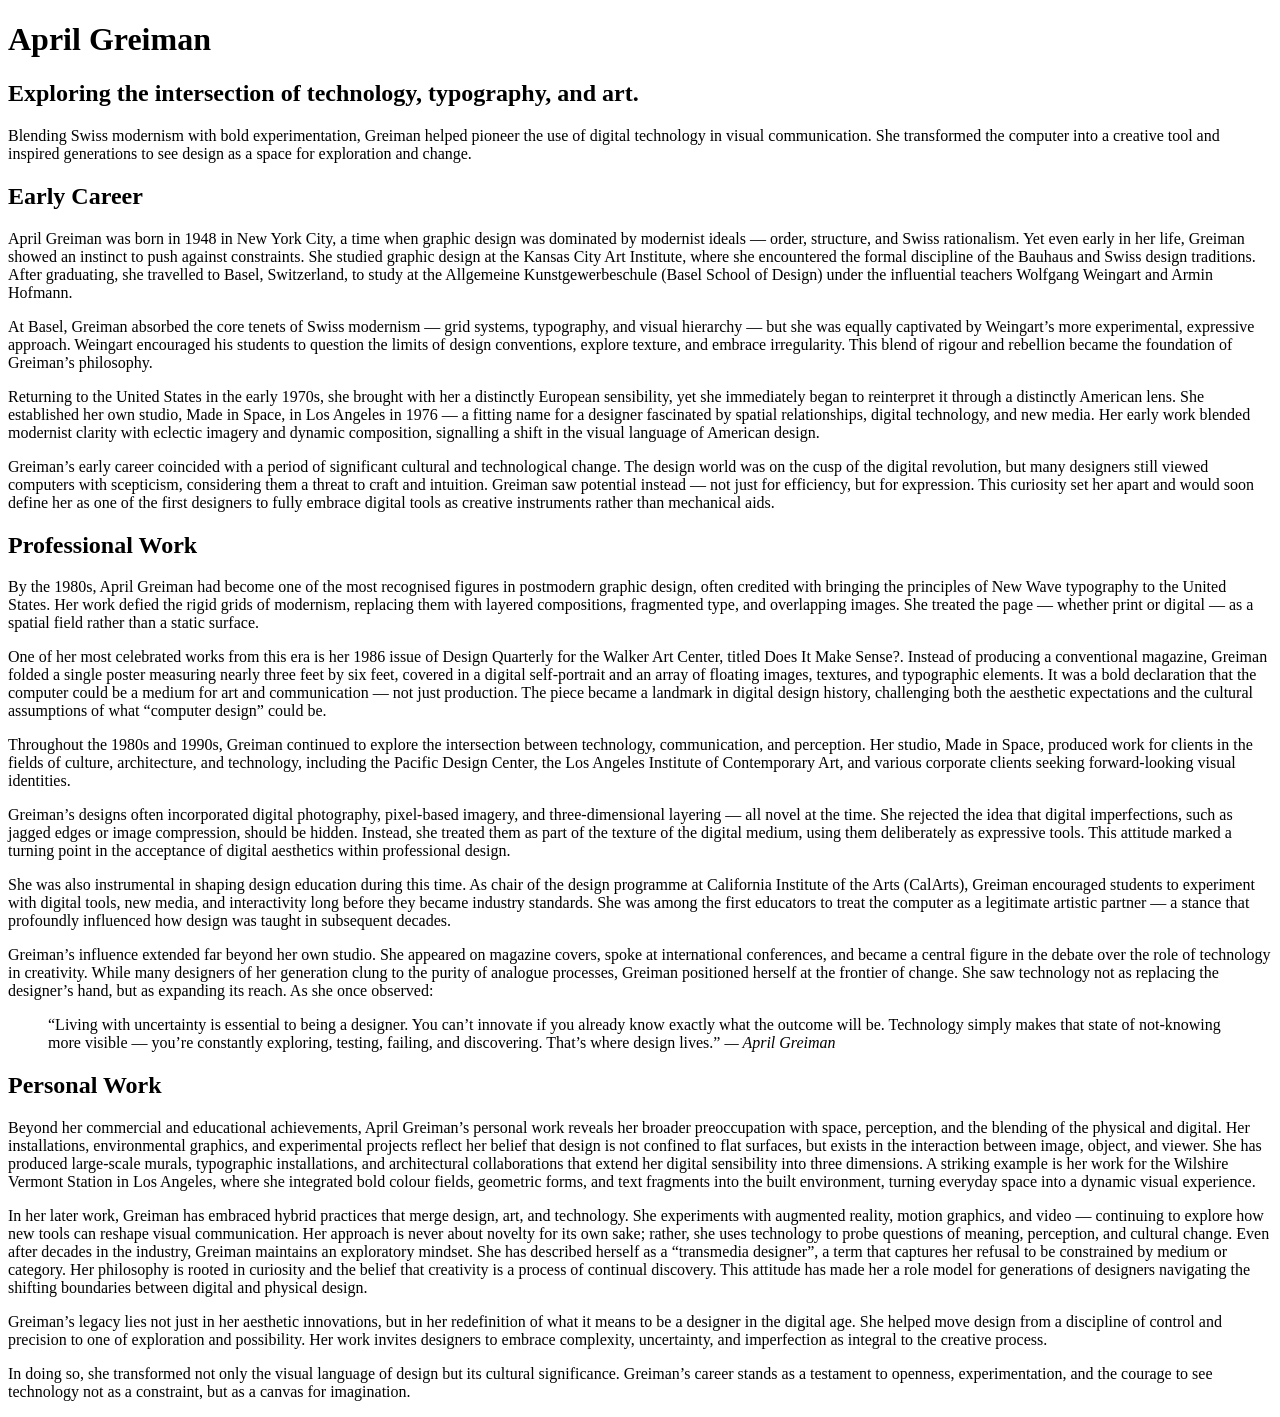
==== index.html @ bf21ba58 "Create index.html" ====
<!DOCTYPE html>
<html lang="en">
<head>
<meta charset="UTF-8">
    <title>Women in Design</title>
</head>
<body>
<h1>April Greiman</h1>

<h2>Exploring the intersection of technology, typography, and art.</h2>

<p>Blending Swiss modernism with bold experimentation, Greiman helped
pioneer the use of digital technology in visual communication. She
transformed the computer into a creative tool and inspired generations to
see design as a space for exploration and change.</p>

<h2>Early Career</h2>

<p>April Greiman was born in 1948 in New York City, a time when graphic design was
dominated by modernist ideals — order, structure, and Swiss rationalism. Yet even
early in her life, Greiman showed an instinct to push against constraints. She studied
graphic design at the Kansas City Art Institute, where she encountered the formal
discipline of the Bauhaus and Swiss design traditions. After graduating, she travelled
to Basel, Switzerland, to study at the Allgemeine Kunstgewerbeschule (Basel School
of Design) under the influential teachers Wolfgang Weingart and Armin Hofmann.</p>

<p>At Basel, Greiman absorbed the core tenets of Swiss modernism — grid systems,
typography, and visual hierarchy — but she was equally captivated by Weingart’s
more experimental, expressive approach. Weingart encouraged his students to
question the limits of design conventions, explore texture, and embrace irregularity.
This blend of rigour and rebellion became the foundation of Greiman’s philosophy.</p>

<p>Returning to the United States in the early 1970s, she brought with her a distinctly
European sensibility, yet she immediately began to reinterpret it through a distinctly
American lens. She established her own studio, Made in Space, in Los Angeles in
1976 — a fitting name for a designer fascinated by spatial relationships, digital
technology, and new media. Her early work blended modernist clarity with eclectic
imagery and dynamic composition, signalling a shift in the visual language of
American design.</p>

<p>Greiman’s early career coincided with a period of significant cultural and
technological change. The design world was on the cusp of the digital revolution, 
but many designers still viewed computers with scepticism, considering them a threat to
craft and intuition. Greiman saw potential instead — not just for efficiency, but for
expression. This curiosity set her apart and would soon define her as one of the first
designers to fully embrace digital tools as creative instruments rather than
mechanical aids.</p>

<h2>Professional Work</h2>

<p>By the 1980s, April Greiman had become one of the most recognised figures in
postmodern graphic design, often credited with bringing the principles of New Wave
typography to the United States. Her work defied the rigid grids of modernism,
replacing them with layered compositions, fragmented type, and overlapping images.
She treated the page — whether print or digital — as a spatial field rather than a
static surface.</p>

<p>One of her most celebrated works from this era is her 1986 issue of Design
Quarterly for the Walker Art Center, titled Does It Make Sense?. Instead of
producing a conventional magazine, Greiman folded a single poster measuring
nearly three feet by six feet, covered in a digital self-portrait and an array of floating
images, textures, and typographic elements. It was a bold declaration that the
computer could be a medium for art and communication — not just production. The
piece became a landmark in digital design history, challenging both the aesthetic
expectations and the cultural assumptions of what “computer design” could be.</p>

<p>Throughout the 1980s and 1990s, Greiman continued to explore the intersection
between technology, communication, and perception. Her studio, Made in Space,
produced work for clients in the fields of culture, architecture, and technology,
including the Pacific Design Center, the Los Angeles Institute of Contemporary Art,
and various corporate clients seeking forward-looking visual identities.</p>

<p>Greiman’s designs often incorporated digital photography, pixel-based imagery, and
three-dimensional layering — all novel at the time. She rejected the idea that digital
imperfections, such as jagged edges or image compression, should be hidden.
Instead, she treated them as part of the texture of the digital medium, using them 
deliberately as expressive tools. This attitude marked a turning point in the
acceptance of digital aesthetics within professional design.</p>

<p>She was also instrumental in shaping design education during this time. As chair of
the design programme at California Institute of the Arts (CalArts), Greiman
encouraged students to experiment with digital tools, new media, and interactivity
long before they became industry standards. She was among the first educators to
treat the computer as a legitimate artistic partner — a stance that profoundly
influenced how design was taught in subsequent decades.</p>

<p>Greiman’s influence extended far beyond her own studio. She appeared on
magazine covers, spoke at international conferences, and became a central figure in
the debate over the role of technology in creativity. While many designers of her
generation clung to the purity of analogue processes, Greiman positioned herself at
the frontier of change. She saw technology not as replacing the designer’s hand, but
as expanding its reach. As she once observed:</p>

<blockquote>
  <p>“Living with uncertainty is essential to being a designer. You can’t
innovate if you already know exactly what the outcome will be.
Technology simply makes that state of not-knowing more visible —
you’re constantly exploring, testing, failing, and discovering. That’s
where design lives.”
<em>— April Greiman</em></p>
</blockquote>

<h2>Personal Work</h2>

<p>Beyond her commercial and educational achievements, April Greiman’s personal
work reveals her broader preoccupation with space, perception, and the blending of
the physical and digital. Her installations, environmental graphics, and experimental
projects reflect her belief that design is not confined to flat surfaces, but exists in the
interaction between image, object, and viewer.
She has produced large-scale murals, typographic installations, and architectural
collaborations that extend her digital sensibility into three dimensions. A striking
example is her work for the Wilshire Vermont Station in Los Angeles, where she
integrated bold colour fields, geometric forms, and text fragments into the built
environment, turning everyday space into a dynamic visual experience.</p>

<p>In her later work, Greiman has embraced hybrid practices that merge design, art, and
technology. She experiments with augmented reality, motion graphics, and video —
continuing to explore how new tools can reshape visual communication. Her
approach is never about novelty for its own sake; rather, she uses technology to
probe questions of meaning, perception, and cultural change.
Even after decades in the industry, Greiman maintains an exploratory mindset. She
has described herself as a “transmedia designer”, a term that captures her refusal to
be constrained by medium or category. Her philosophy is rooted in curiosity and the
belief that creativity is a process of continual discovery. This attitude has made her a
role model for generations of designers navigating the shifting boundaries between
digital and physical design.</p>

<p>Greiman’s legacy lies not just in her aesthetic innovations, but in her redefinition of
what it means to be a designer in the digital age. She helped move design from a
discipline of control and precision to one of exploration and possibility. Her work
invites designers to embrace complexity, uncertainty, and imperfection as integral to
the creative process.</p>

<p>In doing so, she transformed not only the visual language of design but its cultural
significance. Greiman’s career stands as a testament to openness, experimentation,
and the courage to see technology not as a constraint, but as a canvas for
imagination.</p>
</body>
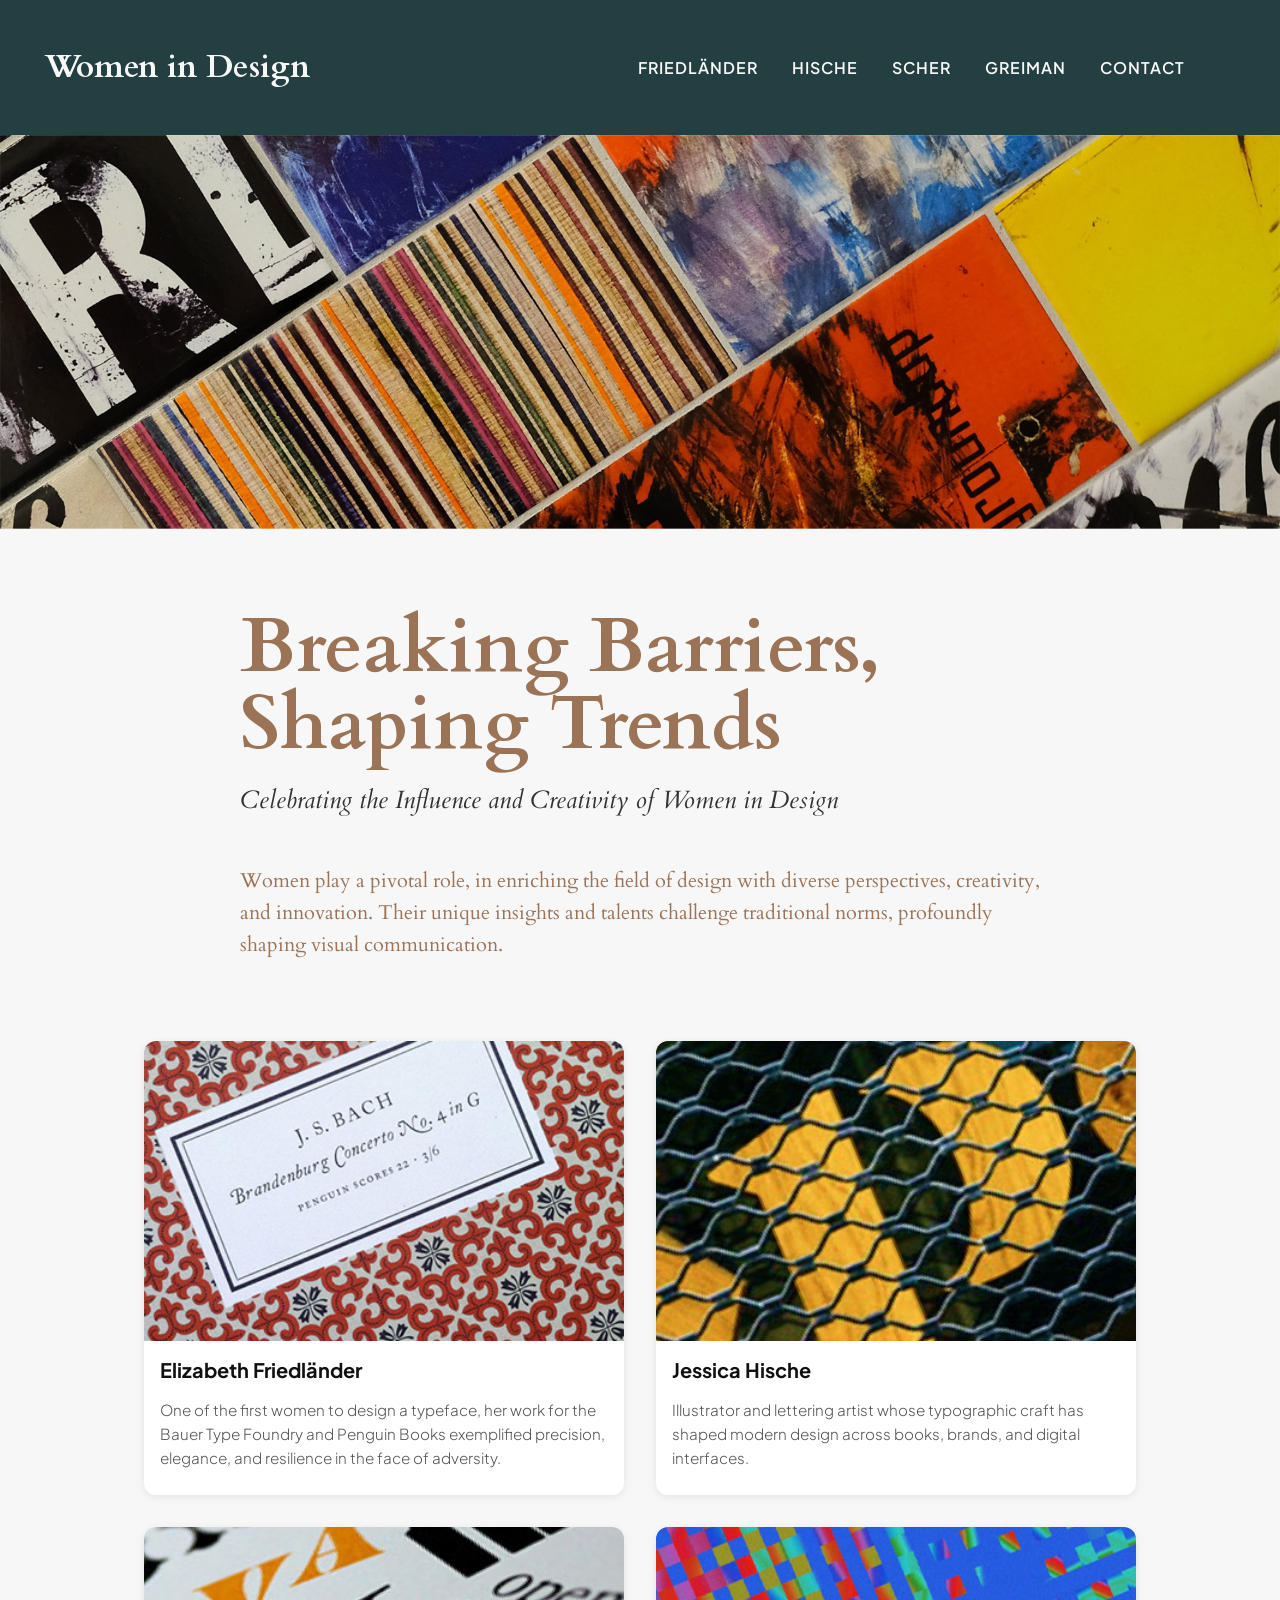
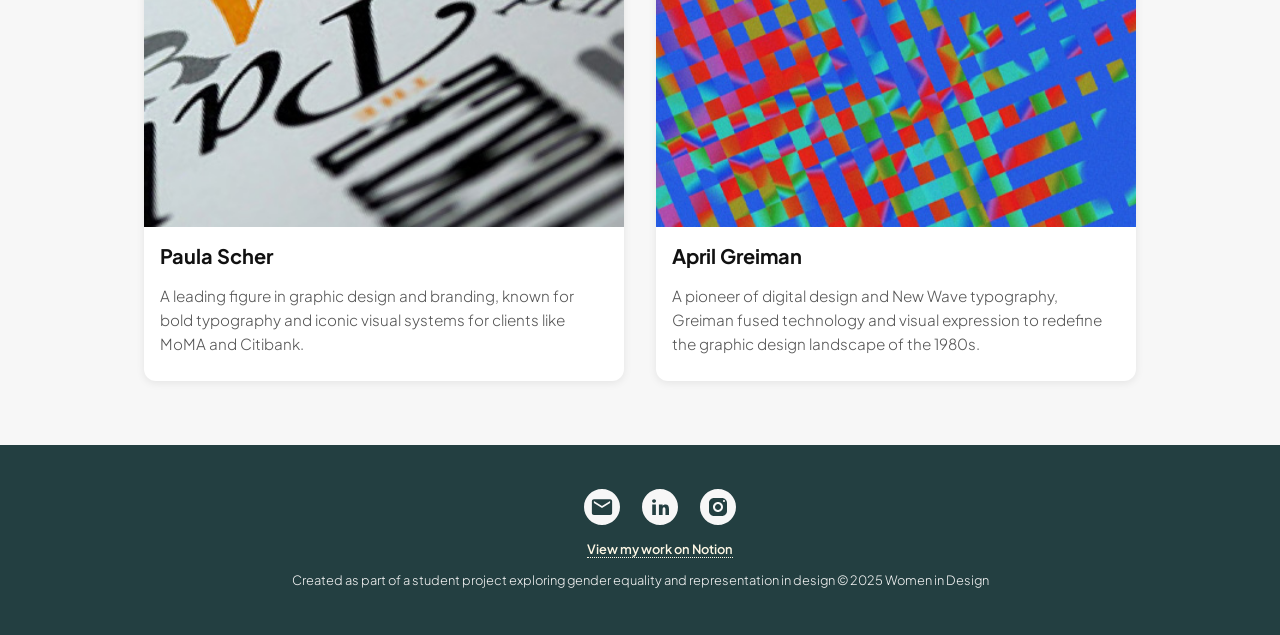
==== commit 71b47a6c: "reworked entire site" ====
--- a/index.html
+++ b/index.html
@@ -1,138 +1,98 @@
 <!DOCTYPE html>
-<html lang="en">
+<html lang="en-GB">
 <head>
 <meta charset="UTF-8">
     <title>Women in Design</title>
+
+    <!-- CSS File Links -->
+    <link href="css/reset.css" type="text/css" rel="stylesheet" >
+    <link href="css/style3.css" type="text/css" rel="stylesheet" >
+    <link href="css/connections.css" type="text/css" rel="stylesheet" >
+    <link href="css/grid.css" type="text/css" rel="stylesheet" >
+
+    <!-- Google Font Links -->
+    <link rel="preconnect" href="https://fonts.googleapis.com">
+    <link rel="preconnect" href="https://fonts.gstatic.com" crossorigin>
+    <link href="https://fonts.googleapis.com/css2?family=Cardo:ital,wght@0,400;0,700;1,400&family=Plus+Jakarta+Sans:ital,wght@0,200..800;1,200..800&display=swap" rel="stylesheet">
 </head>
 <body>
-<h1>April Greiman</h1>
+  <div class="responsivenav" >
+    <div id="logo">
+        <a href="index.html"><p>Women in Design</p></a>
+    </div>
+  <nav>
+    <ul>
+        <li><a href="#fried">Friedländer</a></li>
+        <li><a href="#hische">Hische</a></li>
+        <li><a href="#scher">Scher</a></li>
+        <li><a href="april_greiman.html">Greiman</a></li>
+        <li><a href="#contact">Contact</a></li>
+    </ul>
+  </nav>
+  </div>
+<img src="img/top.jpg" alt="Opening image showing images of texture and abstract typography" class="fullwidthimage"/>  
+<header>
+  <h1>Breaking Barriers, Shaping Trends</h1>
+  <h2>Celebrating the Influence and Creativity of Women in Design</h2>
+  <p><span class="leader">Women play a pivotal role</span>, in enriching the field of design with diverse perspectives, creativity, and innovation. Their unique insights and talents challenge traditional norms, profoundly shaping visual communication. </p>
+</header>
 
-<h2>Exploring the intersection of technology, typography, and art.</h2>
+<section id="designers" class="designers">
+  <article class="designer-card">
+    <img src="img/friedlander.jpg" alt="Portrait of Elizabeth Friedländer">
+    <h3>Elizabeth Friedländer</h3>
+    <p>One of the first women to design a typeface, her work for the Bauer Type Foundry and Penguin Books exemplified precision, elegance, and resilience in the face of adversity.</p>
+  </article>
 
-<p>Blending Swiss modernism with bold experimentation, Greiman helped
-pioneer the use of digital technology in visual communication. She
-transformed the computer into a creative tool and inspired generations to
-see design as a space for exploration and change.</p>
+  <article class="designer-card">
+    <img src="img/hische.jpg" alt="Portrait of Jessica Hische">
+    <h3>Jessica Hische</h3>
+    <p>Illustrator and lettering artist whose typographic craft has shaped modern design across books, brands, and digital interfaces.</p>
+  </article>
 
-<h2>Early Career</h2>
+  <article class="designer-card">
+    <img src="img/scher.jpg" alt="Portrait of Paula Scher">
+    <h3>Paula Scher</h3>
+    <p>A leading figure in graphic design and branding, known for bold typography and iconic visual systems for clients like MoMA and Citibank.</p>
+  </article>
 
-<p>April Greiman was born in 1948 in New York City, a time when graphic design was
-dominated by modernist ideals — order, structure, and Swiss rationalism. Yet even
-early in her life, Greiman showed an instinct to push against constraints. She studied
-graphic design at the Kansas City Art Institute, where she encountered the formal
-discipline of the Bauhaus and Swiss design traditions. After graduating, she travelled
-to Basel, Switzerland, to study at the Allgemeine Kunstgewerbeschule (Basel School
-of Design) under the influential teachers Wolfgang Weingart and Armin Hofmann.</p>
+  <a href="april_greiman.html">
+  <article class="designer-card">
+    <img src="img/greiman.jpg" alt="Portrait of April Greiman">
+    <h3>April Greiman</h3>
+    <p>A pioneer of digital design and New Wave typography, Greiman fused technology and visual expression to redefine the graphic design landscape of the 1980s.</p>
+  </article>
+</a>
+</section>
 
-<p>At Basel, Greiman absorbed the core tenets of Swiss modernism — grid systems,
-typography, and visual hierarchy — but she was equally captivated by Weingart’s
-more experimental, expressive approach. Weingart encouraged his students to
-question the limits of design conventions, explore texture, and embrace irregularity.
-This blend of rigour and rebellion became the foundation of Greiman’s philosophy.</p>
-
-<p>Returning to the United States in the early 1970s, she brought with her a distinctly
-European sensibility, yet she immediately began to reinterpret it through a distinctly
-American lens. She established her own studio, Made in Space, in Los Angeles in
-1976 — a fitting name for a designer fascinated by spatial relationships, digital
-technology, and new media. Her early work blended modernist clarity with eclectic
-imagery and dynamic composition, signalling a shift in the visual language of
-American design.</p>
-
-<p>Greiman’s early career coincided with a period of significant cultural and
-technological change. The design world was on the cusp of the digital revolution, 
-but many designers still viewed computers with scepticism, considering them a threat to
-craft and intuition. Greiman saw potential instead — not just for efficiency, but for
-expression. This curiosity set her apart and would soon define her as one of the first
-designers to fully embrace digital tools as creative instruments rather than
-mechanical aids.</p>
-
-<h2>Professional Work</h2>
-
-<p>By the 1980s, April Greiman had become one of the most recognised figures in
-postmodern graphic design, often credited with bringing the principles of New Wave
-typography to the United States. Her work defied the rigid grids of modernism,
-replacing them with layered compositions, fragmented type, and overlapping images.
-She treated the page — whether print or digital — as a spatial field rather than a
-static surface.</p>
-
-<p>One of her most celebrated works from this era is her 1986 issue of Design
-Quarterly for the Walker Art Center, titled Does It Make Sense?. Instead of
-producing a conventional magazine, Greiman folded a single poster measuring
-nearly three feet by six feet, covered in a digital self-portrait and an array of floating
-images, textures, and typographic elements. It was a bold declaration that the
-computer could be a medium for art and communication — not just production. The
-piece became a landmark in digital design history, challenging both the aesthetic
-expectations and the cultural assumptions of what “computer design” could be.</p>
-
-<p>Throughout the 1980s and 1990s, Greiman continued to explore the intersection
-between technology, communication, and perception. Her studio, Made in Space,
-produced work for clients in the fields of culture, architecture, and technology,
-including the Pacific Design Center, the Los Angeles Institute of Contemporary Art,
-and various corporate clients seeking forward-looking visual identities.</p>
-
-<p>Greiman’s designs often incorporated digital photography, pixel-based imagery, and
-three-dimensional layering — all novel at the time. She rejected the idea that digital
-imperfections, such as jagged edges or image compression, should be hidden.
-Instead, she treated them as part of the texture of the digital medium, using them 
-deliberately as expressive tools. This attitude marked a turning point in the
-acceptance of digital aesthetics within professional design.</p>
-
-<p>She was also instrumental in shaping design education during this time. As chair of
-the design programme at California Institute of the Arts (CalArts), Greiman
-encouraged students to experiment with digital tools, new media, and interactivity
-long before they became industry standards. She was among the first educators to
-treat the computer as a legitimate artistic partner — a stance that profoundly
-influenced how design was taught in subsequent decades.</p>
-
-<p>Greiman’s influence extended far beyond her own studio. She appeared on
-magazine covers, spoke at international conferences, and became a central figure in
-the debate over the role of technology in creativity. While many designers of her
-generation clung to the purity of analogue processes, Greiman positioned herself at
-the frontier of change. She saw technology not as replacing the designer’s hand, but
-as expanding its reach. As she once observed:</p>
-
-<blockquote>
-  <p>“Living with uncertainty is essential to being a designer. You can’t
-innovate if you already know exactly what the outcome will be.
-Technology simply makes that state of not-knowing more visible —
-you’re constantly exploring, testing, failing, and discovering. That’s
-where design lives.”
-<em>— April Greiman</em></p>
-</blockquote>
-
-<h2>Personal Work</h2>
-
-<p>Beyond her commercial and educational achievements, April Greiman’s personal
-work reveals her broader preoccupation with space, perception, and the blending of
-the physical and digital. Her installations, environmental graphics, and experimental
-projects reflect her belief that design is not confined to flat surfaces, but exists in the
-interaction between image, object, and viewer.
-She has produced large-scale murals, typographic installations, and architectural
-collaborations that extend her digital sensibility into three dimensions. A striking
-example is her work for the Wilshire Vermont Station in Los Angeles, where she
-integrated bold colour fields, geometric forms, and text fragments into the built
-environment, turning everyday space into a dynamic visual experience.</p>
-
-<p>In her later work, Greiman has embraced hybrid practices that merge design, art, and
-technology. She experiments with augmented reality, motion graphics, and video —
-continuing to explore how new tools can reshape visual communication. Her
-approach is never about novelty for its own sake; rather, she uses technology to
-probe questions of meaning, perception, and cultural change.
-Even after decades in the industry, Greiman maintains an exploratory mindset. She
-has described herself as a “transmedia designer”, a term that captures her refusal to
-be constrained by medium or category. Her philosophy is rooted in curiosity and the
-belief that creativity is a process of continual discovery. This attitude has made her a
-role model for generations of designers navigating the shifting boundaries between
-digital and physical design.</p>
-
-<p>Greiman’s legacy lies not just in her aesthetic innovations, but in her redefinition of
-what it means to be a designer in the digital age. She helped move design from a
-discipline of control and precision to one of exploration and possibility. Her work
-invites designers to embrace complexity, uncertainty, and imperfection as integral to
-the creative process.</p>
-
-<p>In doing so, she transformed not only the visual language of design but its cultural
-significance. Greiman’s career stands as a testament to openness, experimentation,
-and the courage to see technology not as a constraint, but as a canvas for
-imagination.</p>
-</body>+<footer id="contact">
+<ul class="connections">
+<!------------- EMAIL ------------------>
+<li><a href="mailto:wheeler-d@ulster.ac.uk" title="Send me an Email">
+<svg xmlns="http://www.w3.org/2000/svg" width="36" height="36" viewBox="0 0 36 36" fill="none">
+  <path d="M18 0C27.9411 0 36 8.05887 36 18C36 27.9411 27.9411 36 18 36C8.05887 36 0 27.9411 0 18C0 8.05887 8.05887 0 18 0ZM9.90039 10.125C8.78664 10.125 7.88477 11.0109 7.88477 12.0938L7.875 23.9062C7.875 24.9891 8.78664 25.875 9.90039 25.875H26.0996C27.2134 25.875 28.125 24.9891 28.125 23.9062V12.0938C28.125 11.0109 27.2134 10.125 26.0996 10.125H9.90039ZM26.0996 14.0625L18 18.9844L9.90039 14.0625V12.0938L18 17.0156L26.0996 12.0938V14.0625Z" fill="#F7F7F7"/>
+</svg>
+</a>
+</li>
+<!----------------------------- LINKEDIN ---------------------------->
+<li><a href="#" title="Connect with me on Linkedin">
+<svg xmlns="http://www.w3.org/2000/svg" width="36" height="36" viewBox="0 0 36 36" fill="none">
+  <path d="M18 0C27.9411 0 36 8.05887 36 18C36 27.9411 27.9411 36 18 36C8.05887 36 0 27.9411 0 18C0 8.05887 8.05887 0 18 0ZM10.2256 15.5547V25.875H13.8984V15.5547H10.2256ZM16.9287 15.5547V25.875H20.6016C20.6016 25.875 20.6016 20.4756 20.6016 20.2344C20.6016 18.5551 21.7874 18.3145 22.1426 18.3145C22.4981 18.3147 23.4453 18.6751 23.4453 20.2344V25.875H27V20.2344C27 16.9953 25.5773 15.5547 23.7998 15.5547C22.0226 15.5548 21.0746 16.1548 20.6016 16.9951V15.5547H16.9287ZM12.1211 10.125C10.8735 10.125 10.125 10.8832 10.125 11.8945C10.1252 12.9057 10.8748 13.6631 11.9971 13.6631C13.2445 13.6631 13.993 12.9057 13.9932 11.8945C13.9932 10.8832 13.2433 10.1251 12.1211 10.125Z" fill="#F7F7F7"/>
+</svg>
+</a>
+</li>
+<!----------------------------- INSTAGRAM ---------------------------->
+<li><a href="#" title="Visit my Instagram Account" target="_blank" >
+<svg xmlns="http://www.w3.org/2000/svg" width="36" height="36" viewBox="0 0 36 36" fill="none">
+  <path d="M18 0C27.9411 0 36 8.05887 36 18C36 27.9411 27.9411 36 18 36C8.05887 36 0 27.9411 0 18C0 8.05887 8.05887 0 18 0ZM14 9C11.239 9 9 11.239 9 14V22C9 24.761 11.239 27 14 27H22C24.761 27 27 24.761 27 22V14C27 11.239 24.761 9 22 9H14ZM18 13C20.761 13 23 15.239 23 18C23 20.761 20.761 23 18 23C15.239 23 13 20.761 13 18C13 15.239 15.239 13 18 13ZM18 15C17.2044 15 16.4415 15.3163 15.8789 15.8789C15.3163 16.4415 15 17.2044 15 18C15 18.7956 15.3163 19.5585 15.8789 20.1211C16.4415 20.6837 17.2044 21 18 21C18.7956 21 19.5585 20.6837 20.1211 20.1211C20.6837 19.5585 21 18.7956 21 18C21 17.2044 20.6837 16.4415 20.1211 15.8789C19.5585 15.3163 18.7956 15 18 15ZM24 11C24.552 11 25 11.448 25 12C25 12.552 24.552 13 24 13C23.448 13 23 12.552 23 12C23 11.448 23.448 11 24 11Z" fill="#F7F7F7"/>
+</svg>
+</a>
+</li>
+</ul>
+<ul>
+  <li><a href="https://dylanuxd.notion.site/dylans-space" target="_blank" title="Take a look at my work">View my work on Notion</a></li>
+</ul>
+ <p>Created as part of a student project exploring gender equality and representation in design © 2025 Women in Design</p>
+</footer>
+</body>
+</html>
--- a/css/style3.css
+++ b/css/style3.css
@@ -0,0 +1,196 @@
+html {
+  scroll-behavior: smooth;
+}
+
+body {
+    background: #f7f7f7;
+    color: #333333;
+    font-family: "Plus Jakarta Sans", sans-serif;
+    font-weight: 300;
+}
+
+section, header {
+    width: 80%;
+    max-width: 800px;
+    margin: auto;
+}
+
+section, header {
+    margin-bottom: 5rem;
+}
+
+header h1, h2 {
+    font-family: "Cardo", serif;
+    color: #233F41;
+}
+
+blockquote {
+    font-family: "Cardo", serif;
+    color: #9B7357;
+}
+
+header h1 {
+    font-size: 4.768rem;
+    line-height: 1;
+    color: #9B7357;
+    margin: 5rem 0 1rem 0;
+}
+
+h2 {
+    font-size: 1.562rem;
+    color: #9B7357;
+}
+
+header h2 {
+    font-family: "Cardo", serif;
+    font-weight: 300;
+    color: #333333;
+    font-style: oblique;
+    margin-bottom: 3rem;
+}
+
+p {
+    line-height: 1.6;
+}
+
+header p {
+    font-size: 1.250rem;
+    font-family: "Cardo", serif;
+    color: #9B7357;
+}
+
+blockquote {
+    font-style: italic;
+    font-size: 1.3rem;
+    hanging-punctuation: first;
+    text-indent: -0.3rem;
+}
+
+hr {
+    margin: 3rem 0 5rem 0;
+}
+
+/*-- Styling Links --*/
+a {
+    color: #f7f7f7;
+    text-decoration: none;
+    border-bottom: 1.25px dotted;
+    font-weight: 600;
+}
+
+a:hover {
+    color: #9B7357;
+    transition: all 0.3s ease-in-out;
+}
+
+/*-- Navigation --*/
+.responsivenav {
+    background: #233F41;
+    padding: 10px;
+    display: flex;
+    justify-content: space-between;
+    align-items: center;
+}
+
+#logo {
+    font-size: 2rem;
+    color: #f7f7f7;
+    font-family: "Cardo", serif;
+    font-weight: 600;
+    padding-left: 35px;
+}
+
+nav {
+    display: flex;
+    padding: 1.5rem 0;
+}
+
+nav ul {
+    text-align: right;
+    text-transform: uppercase;
+    letter-spacing: 1px;
+    list-style-type: none;
+    padding-right: 70px;
+}
+
+nav ul li {
+    display: inline;
+    margin: 5px;
+}
+
+nav a {
+    border-bottom: none;
+    color: #f7f7f7;
+    padding: 10px;
+}
+
+nav a:hover {
+    color: #9B7357;
+    transition: all 0.3s ease-in-out;
+}
+
+/*-- Styling the footer --*/
+
+footer {
+    background: #233F41;
+    color: #f7f7f7;
+    text-align: center;
+    font-size: 0.8rem;
+    padding: 2rem 0;
+}
+
+footer a {
+    color: #FEF7E5;
+}
+
+footer a:hover {
+    color: #9B7357;
+}
+
+.light {
+    background: #FEF7E5;
+    padding: 3rem 0 0 0;
+    margin-bottom: 3rem;
+}
+
+.light blockquote {
+    padding-bottom: 3rem;
+}
+
+/*-- Adding responsive element to images --*/
+.gridimage {
+    display: grid;
+    column-gap: 10px;
+    grid-template-columns: repeat(auto-fill, minmax(300px, 1fr));
+}
+
+/*-- Adding Media Queries for different Devices --*/
+@media (max-width: 600px) {
+    header h1 {
+        font-size: 4rem;
+    }
+}
+
+.gridimage {
+    row-gap: 10px;
+}
+
+.fullwidthimage {
+  width: 100%;
+  height: 100%;
+  display: block;
+}
+
+.bannerimg {
+    padding: 1rem 0;
+}
+
+ul li {
+    display: inline;
+    margin: 15px;
+}
+
+ul {
+  margin: 0 auto;
+  width: fit-content;
+}
--- a/css/connections.css
+++ b/css/connections.css
@@ -0,0 +1,36 @@
+
+.connections{
+    position: relative;
+    margin: 0 auto;
+  }
+  .connections ul{
+    margin: 0;
+    padding: 0;
+  }
+  .connections li{
+    margin: 0 10px;
+    padding: 0;
+    list-style: none;
+    display: inline-block;  
+  }
+  .connections a:link{
+    border-bottom: none;
+  }
+  .connections img,
+  .connections svg{
+    border: none;
+  }
+  .connections a:hover img,
+  .connections a:hover svg{
+    border-bottom: none;}
+  
+  .connections svg {
+        margin: 1em auto;}
+  
+  .connections a:hover svg path {
+        fill: #9B7357;
+        transition: all 0.3s ease-in-out;}
+  
+  footer .connections a:hover svg path {
+          fill:  #9B7357;
+          transition: all 0.3s ease-in-out;}
--- a/css/grid.css
+++ b/css/grid.css
@@ -0,0 +1,60 @@
+
+    /* ====== DESIGNER GRID ====== */
+    .designers {
+      display: grid;
+      grid-template-columns: repeat(auto-fit, minmax(400px, 1fr));
+      gap: 2rem;
+      max-width: 1100px;
+      margin: 0 auto 4rem;
+      padding: 0 1rem;
+    }
+
+      .designers a {
+      border-bottom: none;
+    }
+
+    .designer-card {
+      background-color: #fff;
+      border-radius: 12px;
+      box-shadow: 0 2px 8px rgba(0, 0, 0, 0.08);
+      overflow: hidden;
+      transition: transform 0.8s ease, box-shadow 0.8s ease;
+    }
+
+    .designer-card:hover {
+      transform: translateY(-5px);
+      box-shadow: 0 4px 12px rgba(0, 0, 0, 0.12);
+      p {
+        font-weight: 500;
+        transition: all 0.3s ease-in-out;
+      }
+    }
+
+    .designer-card img {
+      height: 300px;
+      object-fit: cover;
+      width: 100%;
+    }
+
+    .designer-card h3 {
+      font-size: 1.25rem;
+      margin: 1rem;
+      color: #111;
+    }
+
+    .designer-card p {
+      margin: 0 1rem 1.5rem;
+      color: #555;
+      font-size: 0.95rem;
+      font-weight: 300;
+    }
+
+    /* ====== RESPONSIVE ====== */
+    @media (max-width: 600px) {
+      .hero-content h2 {
+        font-size: 1.75rem;
+      }
+      .intro h2 {
+        font-size: 1.5rem;
+      }
+    }
